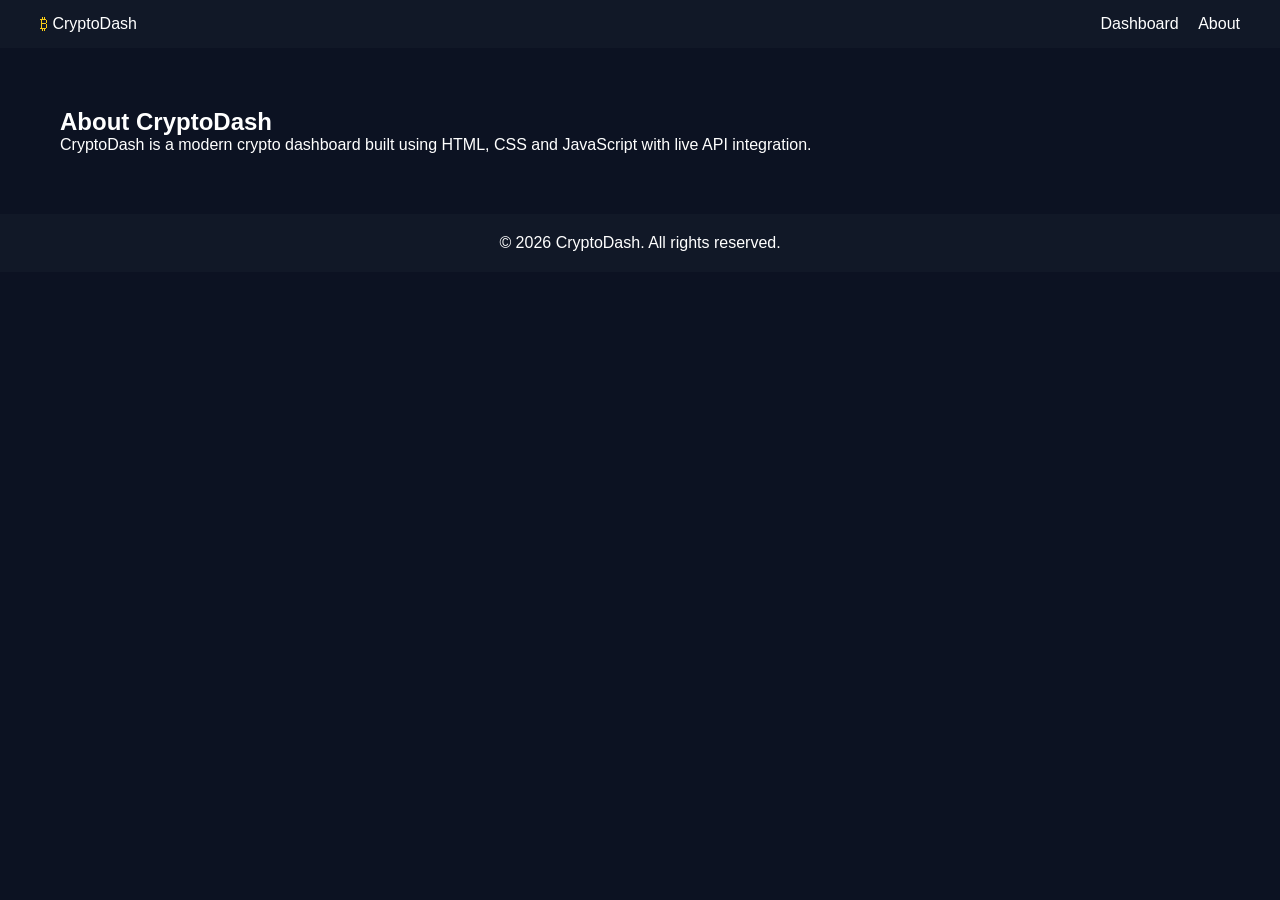
==== about.html @ 263099f7 "initial commit" ====
<!DOCTYPE html>
<html>
<head>
  <meta charset="UTF-8">
  <title>About - CryptoDash</title>
  <meta name="viewport" content="width=device-width, initial-scale=1.0">

  <link rel="stylesheet" href="/css/base.css">
  <link rel="stylesheet" href="/css/layout.css">
  <link rel="stylesheet" href="/css/components.css">
</head>
<body>

<div id="header"></div>

<section class="about-section">
  <h1>About CryptoDash</h1>
  <p>
    CryptoDash is a modern crypto dashboard built using
    HTML, CSS and JavaScript with live API integration.
  </p>
</section>

<div id="footer"></div>

<script src="./js/loader.js"></script>

</body>
</html>
---- css/base.css ----
* {
  margin: 0;
  padding: 0;
  box-sizing: border-box;
  font-family: Arial, sans-serif;
}

body {
  background: #0c1222;
  color: white;
}
---- css/layout.css ----
.dashboard {
  display: flex;
  min-height: 100vh;
}

.sidebar {
  width: 220px;
  background: #111827;
  padding: 20px;
}

.sidebar ul {
  list-style: none;
}

.sidebar li {
  padding: 12px;
  margin-bottom: 10px;
  cursor: pointer;
  border-radius: 6px;
}

.sidebar li:hover,
.sidebar .active {
  background: #facc15;
  color: black;
}

.main-content {
  flex: 1;
  padding: 40px;
}
---- css/components.css ----
.header {
  display: flex;
  justify-content: space-between;
  padding: 15px 40px;
  background: #111827;
}

.logo-icon {
  color: #facc15;
}

.nav a {
  color: white;
  text-decoration: none;
  margin-left: 15px;
}

.nav a:hover {
  color: #facc15;
}

.footer {
  text-align: center;
  padding: 20px;
  background: #111827;
}

.about-section {
  padding: 60px;
}
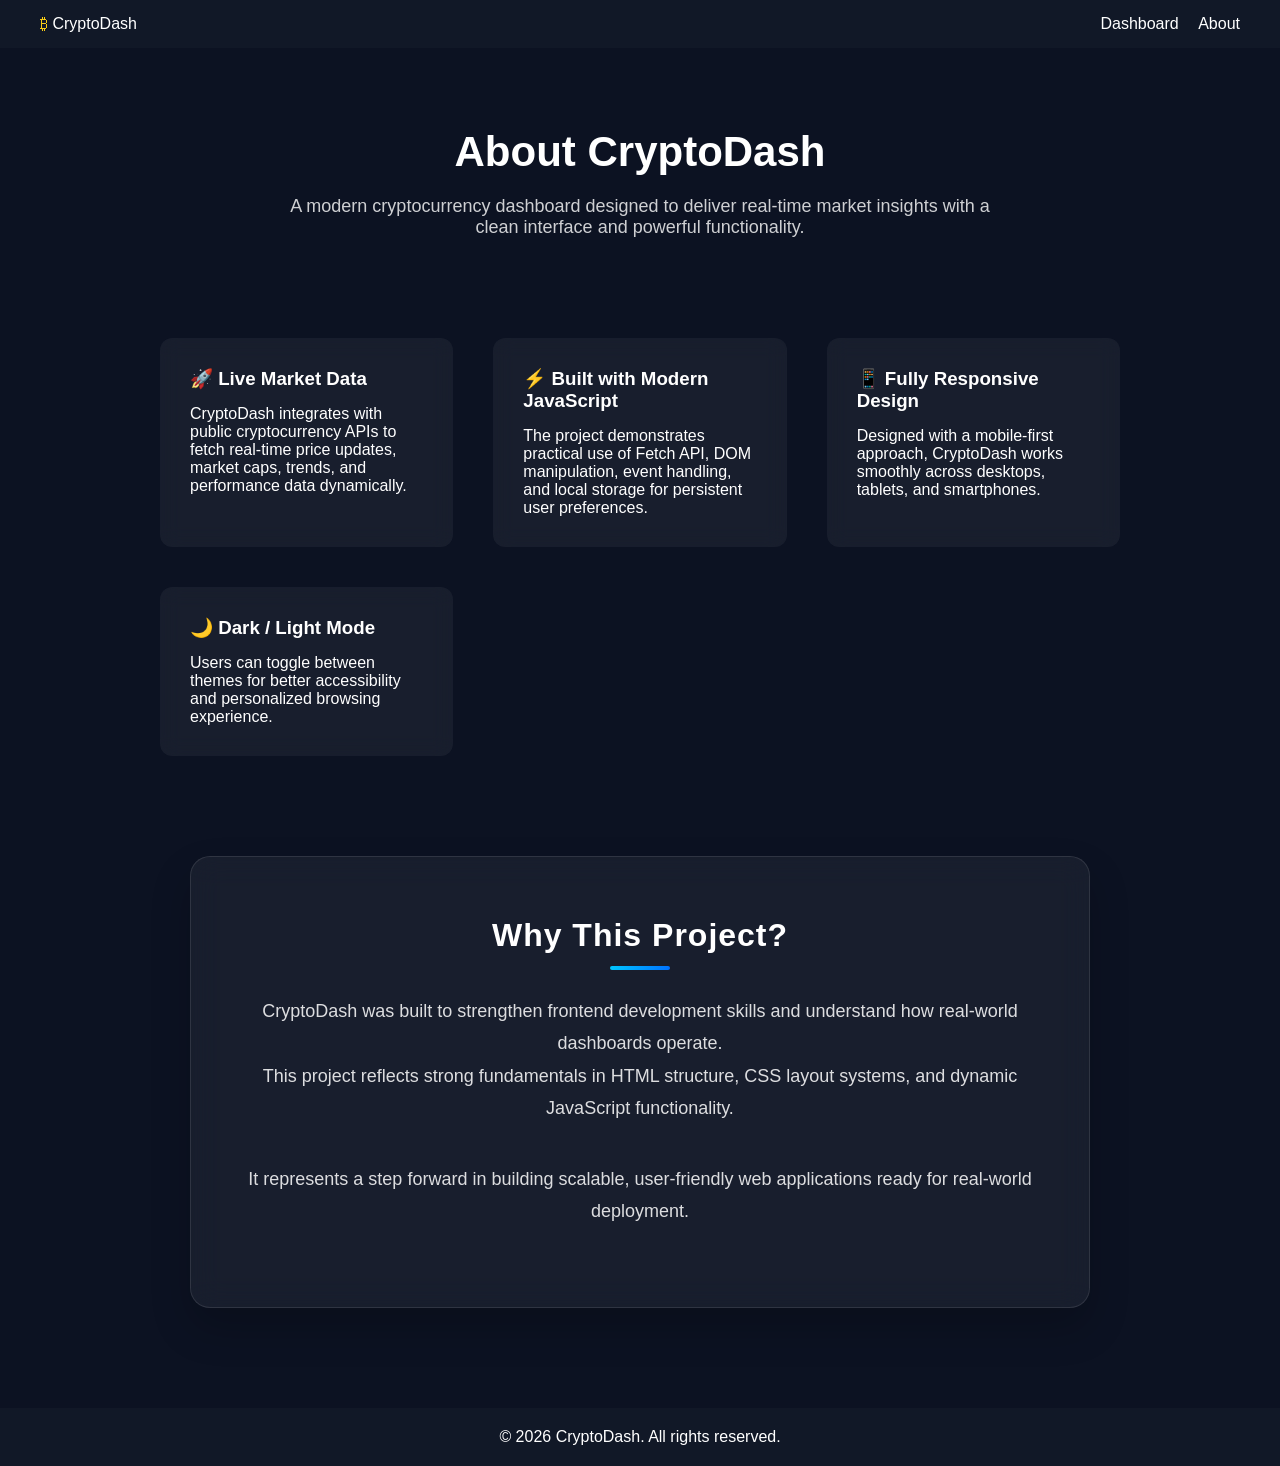
==== commit 33f3ef95: "latest update" ====
--- a/about.html
+++ b/about.html
@@ -5,19 +5,76 @@
   <title>About - CryptoDash</title>
   <meta name="viewport" content="width=device-width, initial-scale=1.0">
 
-  <link rel="stylesheet" href="/css/base.css">
-  <link rel="stylesheet" href="/css/layout.css">
-  <link rel="stylesheet" href="/css/components.css">
+  <link rel="stylesheet" href="./css/base.css">
+  <link rel="stylesheet" href="./css/layout.css">
+  <link rel="stylesheet" href="./css/components.css">
 </head>
 <body>
 
 <div id="header"></div>
 
-<section class="about-section">
+<!-- HERO SECTION -->
+<section class="about-hero">
   <h1>About CryptoDash</h1>
   <p>
-    CryptoDash is a modern crypto dashboard built using
-    HTML, CSS and JavaScript with live API integration.
+    A modern cryptocurrency dashboard designed to deliver real-time market insights 
+    with a clean interface and powerful functionality.
+  </p>
+</section>
+
+<!-- FEATURES SECTION -->
+<section class="about-content">
+
+  <div class="about-card">
+    <h3>🚀 Live Market Data</h3>
+    <p>
+      CryptoDash integrates with public cryptocurrency APIs to fetch real-time 
+      price updates, market caps, trends, and performance data dynamically.
+    </p>
+  </div>
+
+  <div class="about-card">
+    <h3>⚡ Built with Modern JavaScript</h3>
+    <p>
+      The project demonstrates practical use of Fetch API, DOM manipulation, 
+      event handling, and local storage for persistent user preferences.
+    </p>
+  </div>
+
+  <div class="about-card">
+    <h3>📱 Fully Responsive Design</h3>
+    <p>
+      Designed with a mobile-first approach, CryptoDash works smoothly 
+      across desktops, tablets, and smartphones.
+    </p>
+  </div>
+
+  <div class="about-card">
+    <h3>🌙 Dark / Light Mode</h3>
+    <p>
+      Users can toggle between themes for better accessibility and 
+      personalized browsing experience.
+    </p>
+  </div>
+
+</section>
+
+<!-- PROJECT PURPOSE -->
+<section class="about-section-bottom">
+  <h2>Why This Project?</h2>
+  <p>
+    CryptoDash was built to strengthen frontend development skills and 
+    understand how real-world dashboards operate. 
+    <br>
+    
+    This project reflects 
+    strong fundamentals in HTML structure, CSS layout systems, and 
+    dynamic JavaScript functionality.
+  </p>
+  <br>
+  <p>
+    It represents a step forward in building scalable, user-friendly 
+    web applications ready for real-world deployment.
   </p>
 </section>
 
--- a/css/components.css
+++ b/css/components.css
@@ -27,4 +27,122 @@
 
 .about-section {
   padding: 60px;
+}
+
+
+
+.about-hero {
+      text-align: center;
+      padding: 80px 20px 40px;
+    }
+
+    .about-hero h1 {
+      font-size: 42px;
+      margin-bottom: 20px;
+    }
+
+    .about-hero p {
+      max-width: 700px;
+      margin: auto;
+      font-size: 18px;
+      opacity: 0.8;
+    }
+
+    .about-content {
+      max-width: 1000px;
+      margin: 60px auto;
+      padding: 0 20px;
+      display: grid;
+      grid-template-columns: repeat(auto-fit, minmax(280px, 1fr));
+      gap: 40px;
+    }
+
+    .about-card {
+      padding: 30px;
+      border-radius: 12px;
+      background: rgba(255,255,255,0.05);
+      backdrop-filter: blur(10px);
+      transition: 0.3s ease;
+    }
+
+    .about-card:hover {
+      transform: translateY(-5px);
+    }
+
+    .about-card h3 {
+      margin-bottom: 15px;
+    }
+
+    .about-section-bottom {
+      text-align: center;
+      padding: 60px 20px;
+      max-width: 800px;
+      margin: auto;
+    }
+
+
+    /* ===== PROJECT PURPOSE SECTION ===== */
+
+.about-section-bottom {
+  position: relative;
+  max-width: 900px;
+  margin: 100px auto;
+  padding: 60px 40px;
+  text-align: center;
+  border-radius: 20px;
+
+  /* Glassmorphism effect */
+  background: rgba(255, 255, 255, 0.05);
+  backdrop-filter: blur(15px);
+  -webkit-backdrop-filter: blur(15px);
+
+  border: 1px solid rgba(255, 255, 255, 0.1);
+  box-shadow: 0 20px 40px rgba(0, 0, 0, 0.2);
+
+  transition: all 0.3s ease;
+}
+
+.about-section-bottom:hover {
+  transform: translateY(-8px);
+  box-shadow: 0 25px 50px rgba(0, 0, 0, 0.3);
+}
+
+.about-section-bottom h2 {
+  font-size: 32px;
+  margin-bottom: 25px;
+  font-weight: 600;
+  letter-spacing: 1px;
+}
+
+.about-section-bottom p {
+  font-size: 18px;
+  line-height: 1.8;
+  opacity: 0.85;
+  margin-bottom: 20px;
+}
+
+/* Accent Line Under Heading */
+.about-section-bottom h2::after {
+  content: "";
+  display: block;
+  width: 60px;
+  height: 4px;
+  margin: 12px auto 0;
+  border-radius: 10px;
+  background: linear-gradient(90deg, #00c6ff, #0072ff);
+}
+
+/* Responsive */
+@media (max-width: 768px) {
+  .about-section-bottom {
+    padding: 40px 20px;
+  }
+
+  .about-section-bottom h2 {
+    font-size: 26px;
+  }
+
+  .about-section-bottom p {
+    font-size: 16px;
+  }
 }
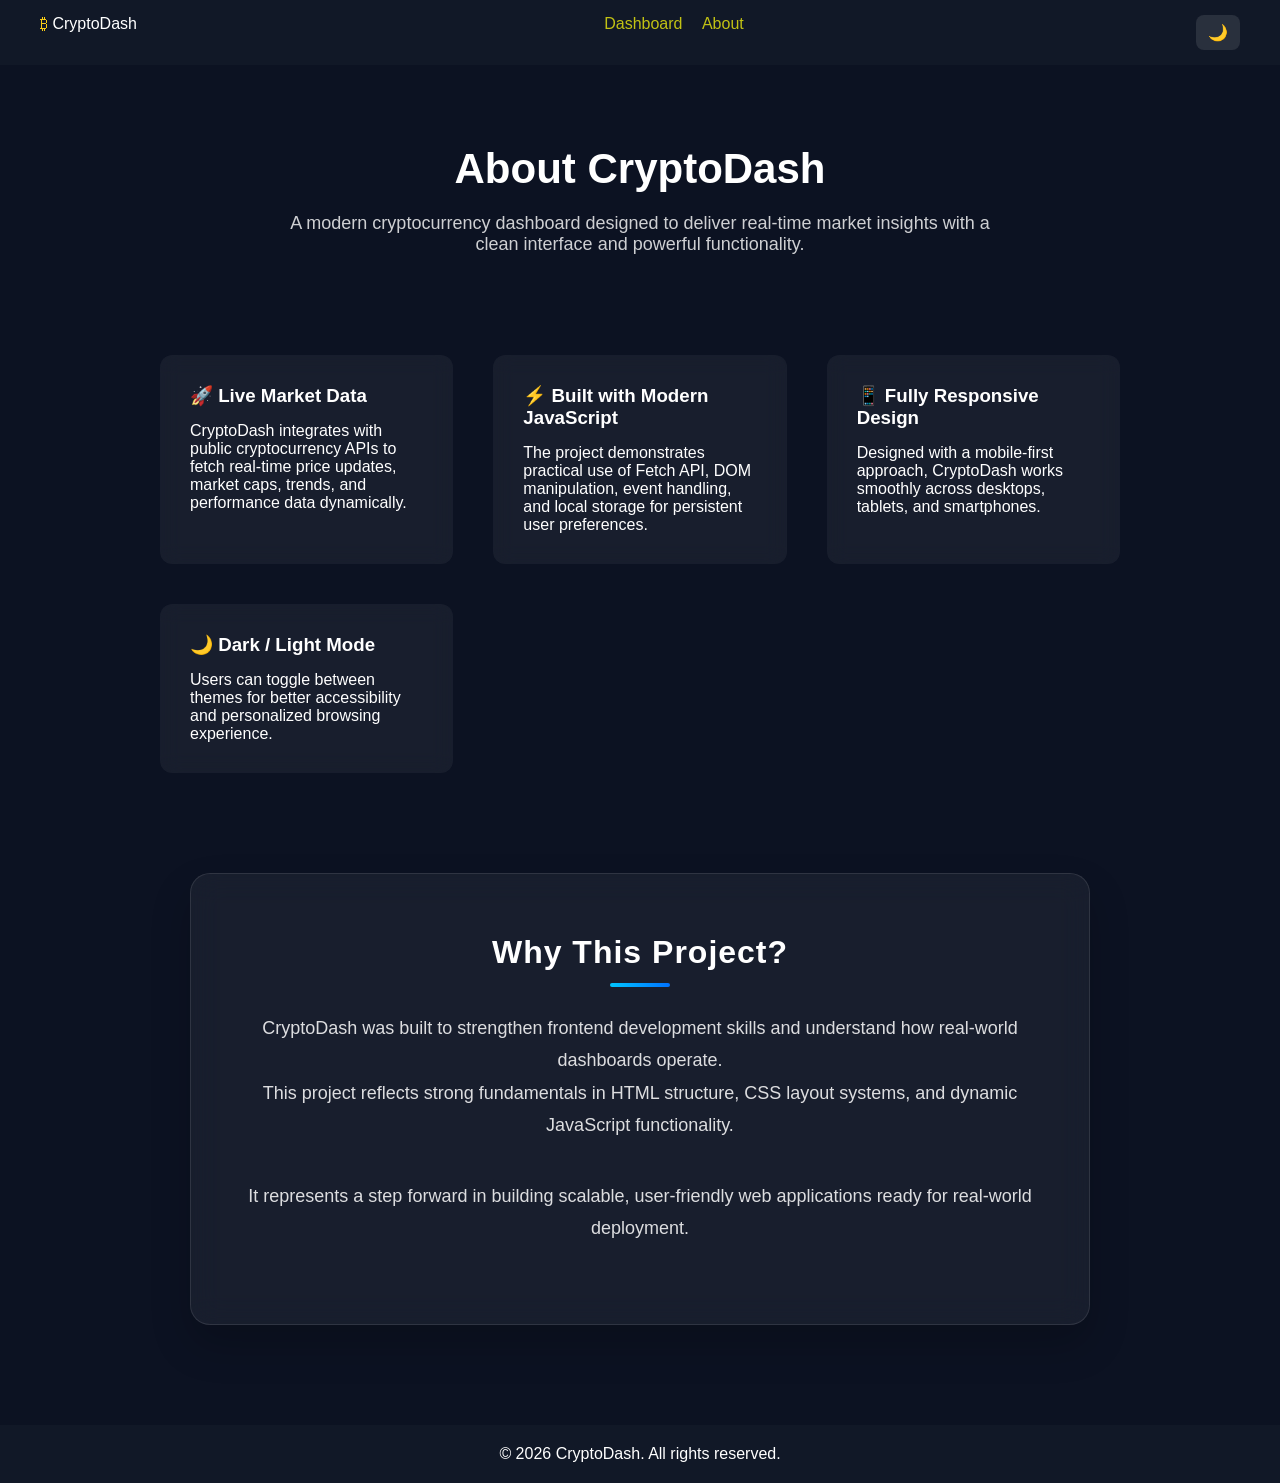
==== commit afdcd13a: "latest commit" ====
--- a/about.html
+++ b/about.html
@@ -81,6 +81,7 @@
 <div id="footer"></div>
 
 <script src="./js/loader.js"></script>
+<script src="./js/theme.js"></script>
 
 </body>
 </html>
--- a/css/layout.css
+++ b/css/layout.css
@@ -29,4 +29,34 @@
 .main-content {
   flex: 1;
   padding: 40px;
+}
+
+/* Toggle Button */
+.theme-toggle {
+  background: rgba(255,255,255,0.1);
+  border: none;
+  padding: 8px 12px;
+  border-radius: 8px;
+  cursor: pointer;
+  font-size: 16px;
+  color: white;
+  transition: 0.3s;
+}
+
+.theme-toggle:hover {
+  background: rgba(255,255,255,0.2);
+}
+
+/* Light Mode */
+.light-mode {
+  background: #f5f5f5;
+  color: #111;
+}
+
+.light-mode .header {
+  background: #ffffff;
+}
+
+.light-mode .theme-toggle {
+  color: #111;
 }
--- a/css/components.css
+++ b/css/components.css
@@ -10,7 +10,7 @@
 }
 
 .nav a {
-  color: white;
+  color: rgb(194, 194, 20);
   text-decoration: none;
   margin-left: 15px;
 }
